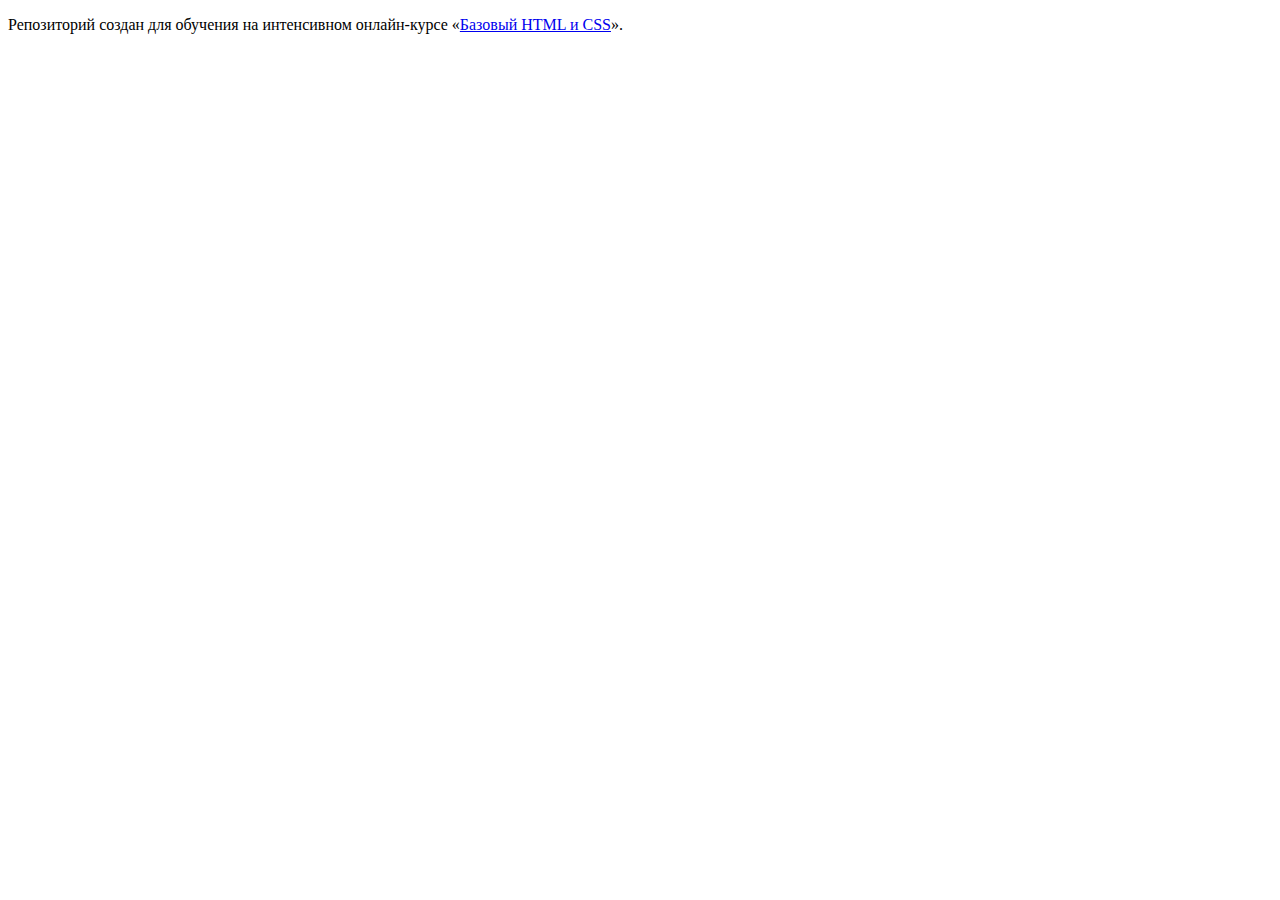
==== index.html @ 37897e28 ":hatching_chick:" ====
<!DOCTYPE html>
<html lang="ru">
  <head>
    <meta charset="utf-8">
    <title>HTML Academy: Барбершоп</title>
  </head>
  <body>

    <p>Репозиторий создан для обучения на интенсивном онлайн‑курсе «<a href="https://htmlacademy.ru/intensive/htmlcss">Базовый HTML и CSS</a>».</p>

  </body>
</html>
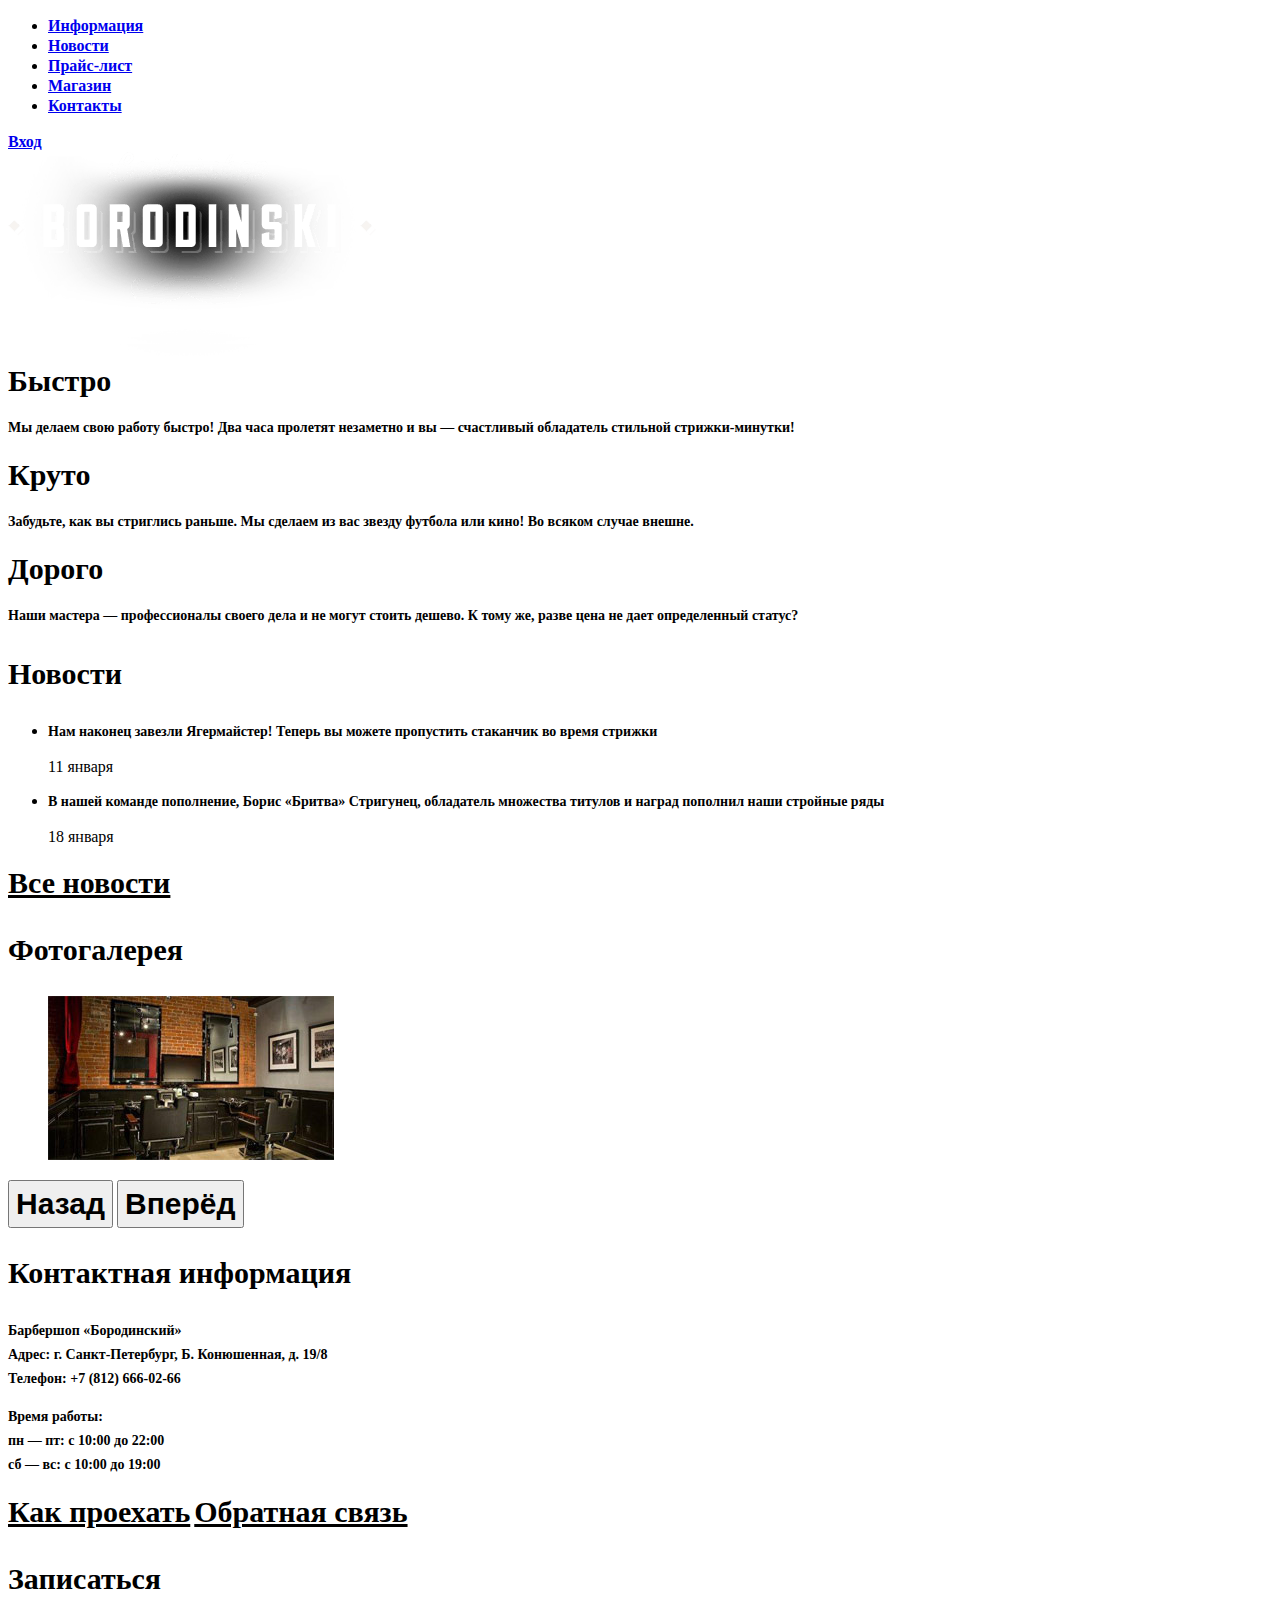
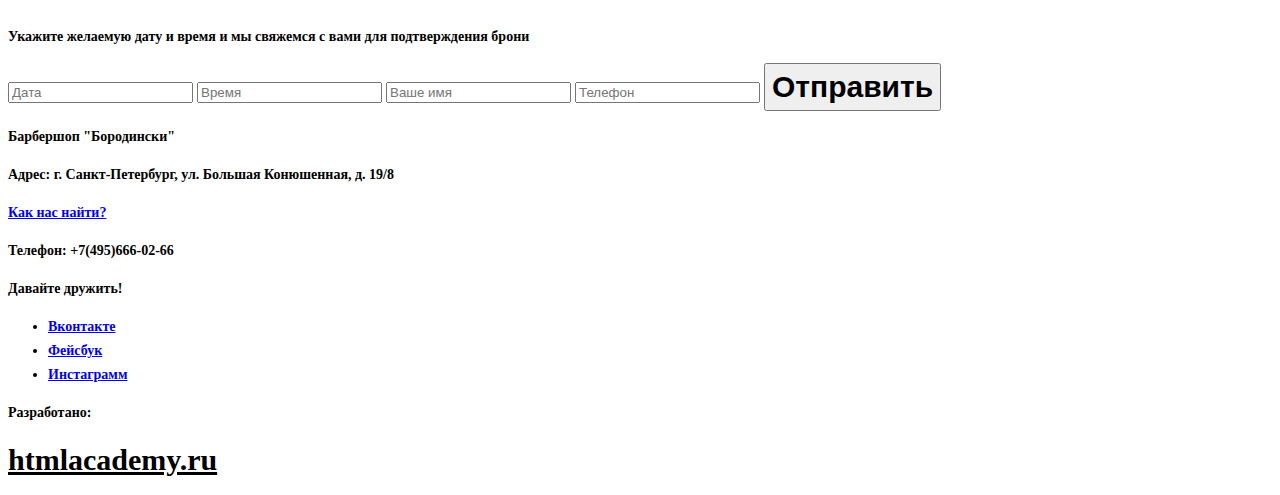
==== commit e7c0bb4e: "Верстка index.html" ====
--- a/index.html
+++ b/index.html
@@ -2,11 +2,129 @@
 <html lang="ru">
   <head>
     <meta charset="utf-8">
-    <title>HTML Academy: Барбершоп</title>
+    <title>Барбершоп «Бородинский»</title>
+    <link href="css/style.css" rel="stylesheet">
   </head>
   <body>
 
-    <p>Репозиторий создан для обучения на интенсивном онлайн‑курсе «<a href="https://htmlacademy.ru/intensive/htmlcss">Базовый HTML и CSS</a>».</p>
+    <header class="main-header">
+      <div class="container">
+        <nav class="main-navigation">
+          <ul>
+            <li><a href="#">Информация</a></li>
+            <li><a href="#">Новости</a></li>
+            <li><a href="#">Прайс-лист</a></li>
+            <li><a href="#">Магазин</a></li>
+            <li><a href="#">Контакты</a></li>
+          </ul>
+        </nav>
+        <div class="user-block">
+          <a class="login" href="#">Вход</a>
+        </div>
+      </div>
+    </header>
+
+    <main class="container">
+      <div class="index-logo">
+        <img src="img/index-logo-borodinsky.png" width="368" height="204" alt="Барбершоп «Бородинский»">
+      </div>
+      <section class="features">
+        <div class="features-item">
+          <b class="features-name">Быстро</b>
+          <p>Мы делаем свою работу быстро! Два часа пролетят незаметно и вы — счастливый обладатель стильной стрижки-минутки!</p>
+        </div>
+        <div class="features-item">
+          <b class="features-name">Круто</b>
+          <p>Забудьте, как вы стриглись раньше. Мы сделаем из вас звезду футбола или кино! Во всяком случае внешне.</p>
+        </div>
+        <div class="features-item">
+          <b class="features-name">Дорого</b>
+          <p>Наши мастера — профессионалы своего дела и не могут стоить дешево. К тому же, разве цена не дает определенный статус?</p>
+        </div>
+      </section>
+      <div class="index-content">
+        <div class="index-content-left">
+          <h2 class="index-content-title">Новости</h2>
+          <ul class="news-preview">
+            <li>
+              <p>Нам наконец завезли Ягермайстер! Теперь вы можете пропустить стаканчик во время стрижки</p>
+              <time datetime="2016-01-11">11 января</time>
+            </li>
+            <li>
+              <p>В нашей команде пополнение, Борис «Бритва» Стригунец, обладатель множества титулов и наград пополнил наши стройные ряды</p>
+              <time datetime="2016-01-18">18 января</time>
+            </li>
+          </ul>
+          <a class="btn" href="#">Все новости</a>
+        </div>
+        <div class="index-content-right">
+          <h2 class="index-content-title">Фотогалерея</h2>
+          <div class="gallery">
+            <figure class="gallery-content">
+              <img src="img/index-gallery-saloon.jpg" width="286" height="164" alt="">
+            </figure>
+            <button class="btn gallery-prev" type="button">Назад</button>
+            <button class="btn gallery-next" type="button">Вперёд</button>
+          </div>
+        </div>
+      </div>
+      <div class="index-content">
+        <div class="index-content-left">
+          <h2 class="index-content-title">Контактная информация</h2>
+          <p>
+            Барбершоп «Бородинский»<br>
+            Адрес: г. Санкт-Петербург, Б. Конюшенная, д. 19/8<br>
+            Телефон: +7 (812) 666-02-66
+          </p>
+          <p>
+            Время работы:<br>
+            пн — пт: с 10:00 до 22:00<br>
+            сб — вс: с 10:00 до 19:00
+          </p>
+          <a class="btn" href="#">Как проехать</a>
+          <a class="btn" href="#">Обратная связь</a>
+        </div>
+        <div class="index-content-right">
+          <h2 class="index-content-title">Записаться</h2>
+          <p>Укажите желаемую дату и время и мы свяжемся с вами для подтверждения брони</p>
+          <form class="appointment-form" action="https://echo.htmlacademy.ru" method="post">
+            <input type="text" name="date" value="" placeholder="Дата">
+            <input type="text" name="time" value="" placeholder="Время">
+            <input type="text" name="name" value="" placeholder="Ваше имя">
+            <input type="tel" name="phone" value="" placeholder="Телефон">
+            <button class="btn" type="submit">Отправить</button>
+          </form>
+        </div>
+      </div>
+    </main>
+
+    <footer class="main-footer">
+
+      <div class="container">
+
+        <section class="footer-contact">
+          <p>Барбершоп "Бородински"</p>
+          <p>Адрес: г. Санкт-Петербург, ул. Большая Конюшенная, д. 19/8</p>
+          <a href="#">Как нас найти?</a>
+          <p>Телефон: +7(495)666-02-66</p>
+        </section>
+
+        <section class="footer-social">
+          <p>Давайте дружить!</p>
+          <ul>
+            <li><a class="scl-btn scl-btn-vk" href="#">Вконтакте</a></li>
+            <li><a class="scl-btn scl-btn-fb" href="#">Фейсбук</a></li>
+            <li><a class="scl-btn scl-btn-inst" href="#">Инстаграмм</a></li>
+          </ul>
+        </section>
+
+        <section class="footer-copyright">
+          <p>Разработано:</p>
+          <p><a class="btn" href="#">htmlacademy.ru</a><p>
+        </section>
+
+      </div>
+    </footer>
 
   </body>
 </html>
--- a/css/style.css
+++ b/css/style.css
@@ -0,0 +1,28 @@
+body{
+  font-style: "PT Sans Narrow";
+
+}
+
+header{
+  font-size: 16px;
+  line-height: 20px;
+  color: #000000;
+  font-weight: bold;
+}
+
+b,
+h2,
+.btn{
+  font-size: 30px;
+  line-height: 42px;
+  color: #000000;
+  font-weight: bold;
+}
+
+p,
+footer{
+  font-size: 14px;
+  line-height: 24px;
+  color: #000000;
+  font-weight: bold;
+}
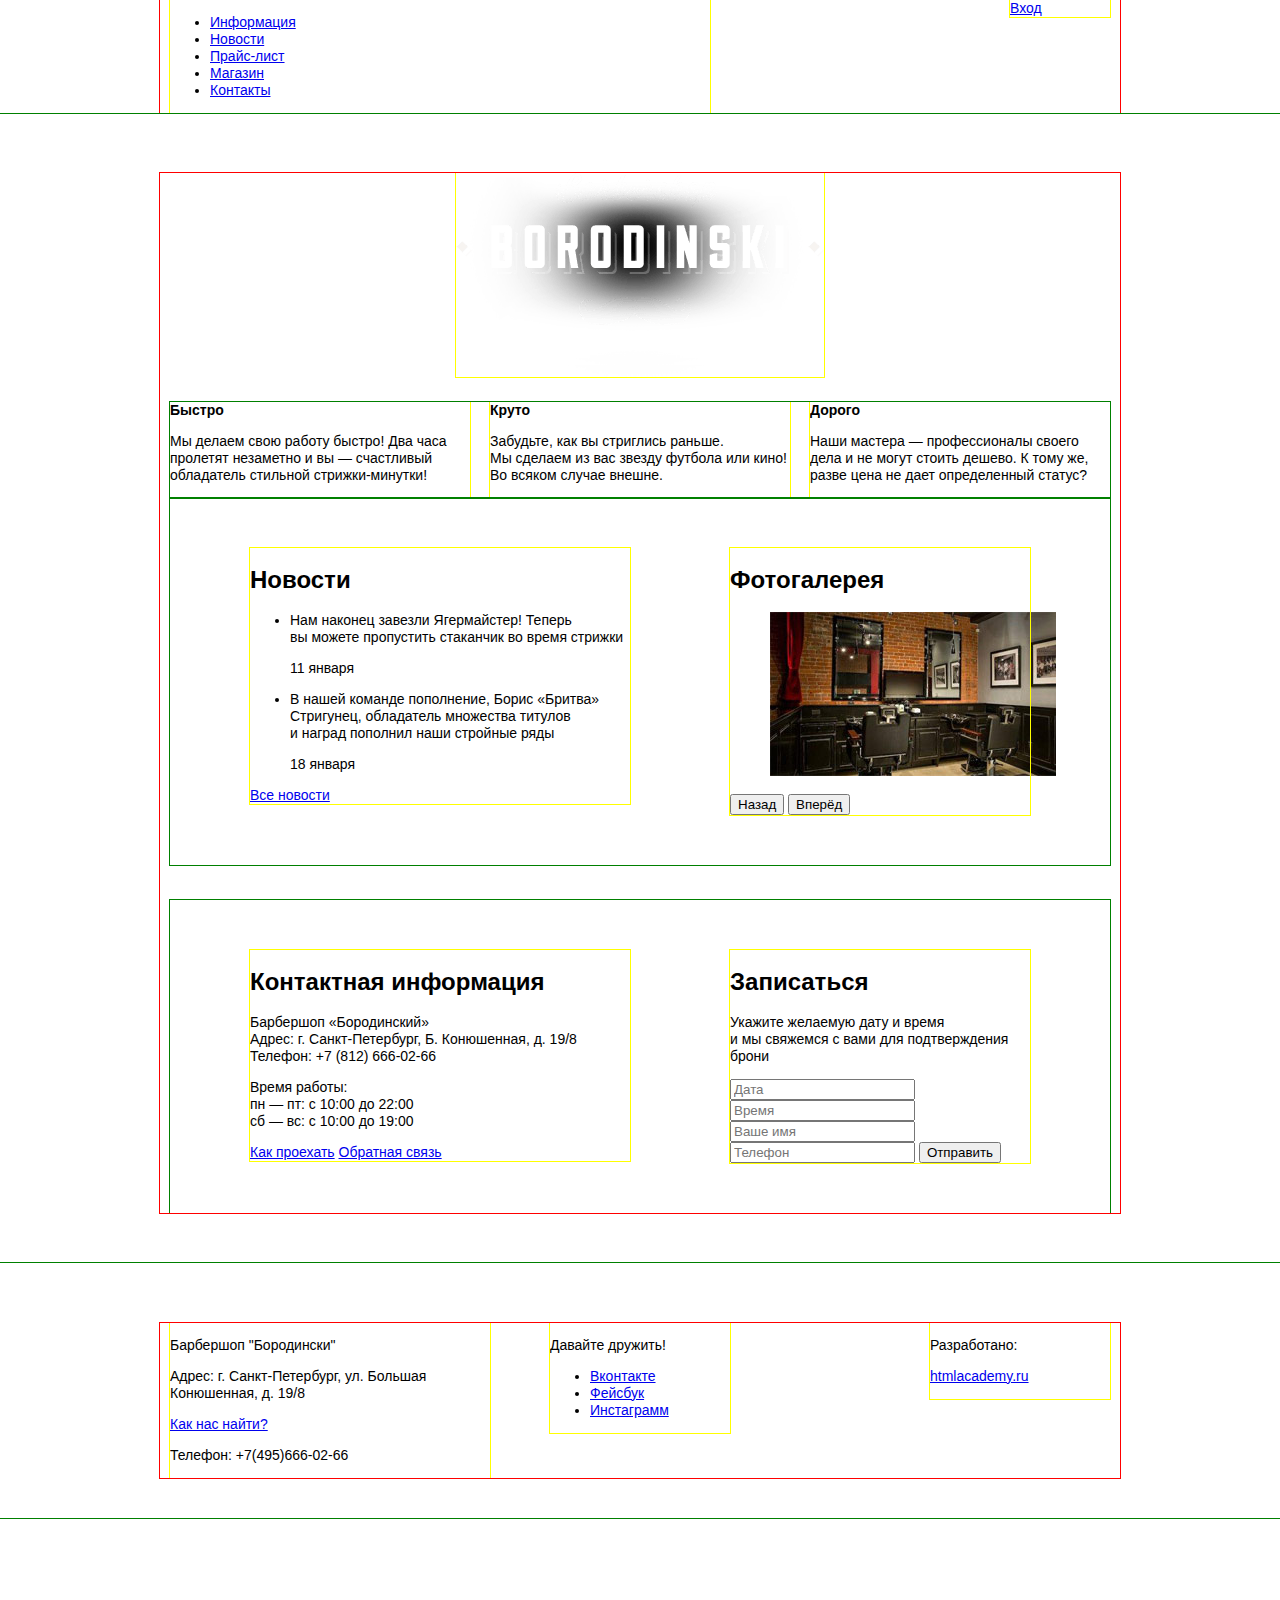
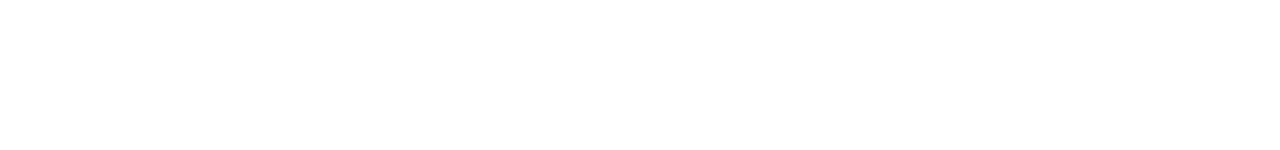
==== commit 9eebed4a: "Первый вариант сетки" ====
--- a/index.html
+++ b/index.html
@@ -8,7 +8,7 @@
   <body>
 
     <header class="main-header">
-      <div class="container">
+      <div class="container clearfix">
         <nav class="main-navigation">
           <ul>
             <li><a href="#">Информация</a></li>
@@ -28,7 +28,7 @@
       <div class="index-logo">
         <img src="img/index-logo-borodinsky.png" width="368" height="204" alt="Барбершоп «Бородинский»">
       </div>
-      <section class="features">
+      <section class="features clearfix">
         <div class="features-item">
           <b class="features-name">Быстро</b>
           <p>Мы делаем свою работу быстро! Два часа пролетят незаметно и вы — счастливый обладатель стильной стрижки-минутки!</p>
@@ -42,7 +42,8 @@
           <p>Наши мастера — профессионалы своего дела и не могут стоить дешево. К тому же, разве цена не дает определенный статус?</p>
         </div>
       </section>
-      <div class="index-content">
+
+      <div class="index-content clearfix">
         <div class="index-content-left">
           <h2 class="index-content-title">Новости</h2>
           <ul class="news-preview">
@@ -68,7 +69,7 @@
           </div>
         </div>
       </div>
-      <div class="index-content">
+      <div class="index-content clearfix">
         <div class="index-content-left">
           <h2 class="index-content-title">Контактная информация</h2>
           <p>
@@ -100,9 +101,9 @@
 
     <footer class="main-footer">
 
-      <div class="container">
+      <div class="container clearfix">
 
-        <section class="footer-contact">
+        <section class="footer-contacts">
           <p>Барбершоп "Бородински"</p>
           <p>Адрес: г. Санкт-Петербург, ул. Большая Конюшенная, д. 19/8</p>
           <a href="#">Как нас найти?</a>
--- a/css/style.css
+++ b/css/style.css
@@ -1,28 +1,176 @@
 body{
-  font-style: "PT Sans Narrow";
-
+  min-width: 1122px;
+  min-height: 1750px;
+  margin: 0px;
+  padding: 0px;
+}
+/* Стилизация №2 текстовые стили*/
+body{
+  font-family: "PT Sans Narrow", "Arial", sans-serif;
+  font-size: 14px;
+  line-height: 17px;
+  font-weight: normal;
+}
+h1{
+  font-size: 30px;
+  line-height: 30px;
+  font-weight: bold;
+}
+h2{
+  font-size: 24px;
+  line-height: 24px;
 }
 
-header{
-  font-size: 16px;
-  line-height: 20px;
-  color: #000000;
-  font-weight: bold;
+.container{
+  width: 940px;
+  margin: 0 auto;
+  padding:0 10px;
+  outline: red solid 1px;
 }
 
-b,
-h2,
-.btn{
-  font-size: 30px;
-  line-height: 42px;
-  color: #000000;
-  font-weight: bold;
+.clearfix::after {
+  content: "";
+  display: table;
+  clear:both;
 }
 
-p,
-footer{
+/*Разметка сетки хедера*/
+.main-header{
+  margin-bottom: 60px;
+  outline: green solid 1px;
+}
+.header-logo{
+  float:left;
+  width:140;
+  margin-right: 20px;
+  outline: yellow solid 1px;
+}
+.main-navigation{
+  float:left;
+  width: 540px;
+  margin-right: 20px;
+  outline: yellow solid 1px;
+}
+.user-block{
+  float: right;
+  width: 100px;
+  outline: yellow solid 1px;
+}
+/*Конец разметки хедера*/
+/*Разметка основного блока магазина*/
+.breadcrumbs{
+  outline: yellow solid 1px;
+}
+.sidemenu{
+  float: left;
+  width: 220px;
+  margin-right: 10px;
+  outline: yellow solid 1px;
+}
+.items{
+  float:right;
+  width: 700px;
+  margin-left: 10px;
+  outline: yellow solid 1px;
+  font-size: 0px;
+}
+.item{
+  display:inline-block;
+  width:190px;
+  padding: 15px;
+  margin-right: 20px;
+  margin-bottom: 15px;
+  vertical-align: top;
+  outline: green solid 1px;
   font-size: 14px;
-  line-height: 24px;
-  color: #000000;
-  font-weight: bold;
 }
+.item:nth-child(3n){
+  margin-right: 0px;
+}
+.page-selector{
+  float:right;
+  width: 700px;
+  outline: yellow solid 1px;
+}
+/*Конец разметки основного блока магазина*/
+/*Разметка футера*/
+.main-footer{
+    margin-top: 50px;
+    padding-top: 60px;
+    padding-bottom: 40px;
+    outline: green solid 1px;
+}
+.footer-contacts{
+  float:left;
+  width: 320px;
+  margin-right: 60px;
+  outline:yellow solid 1px;
+}
+.footer-social{
+  float:left;
+  width: 180px;
+  outline: yellow solid 1px;
+}
+.footer-copyright{
+  float:right;
+  width: 180px;
+  outline: yellow solid 1px;
+}
+/*Конец разметки футера*/
+/*Разметка содержимого главной страницы из презентации*/
+.index-logo{
+  height: 204px;
+  width: 368px;
+  margin-right: auto;
+  margin-left: auto;
+  margin-bottom: 25px;
+  outline:yellow solid 1px;
+}
+.features{
+  outline:green solid 1px;
+}
+.features-item{
+  float: left;
+  width: 300px;
+  margin-right: 20px;
+  outline:yellow solid 1px;
+}
+.features-item:last-child {
+  margin-right: 0;
+}
+.index-content{
+  padding: 50px 80px;
+  margin-bottom: 35px;
+  outline:green solid 1px;
+}
+.index-content-left{
+  float:left;
+  width: 380px;
+  outline:yellow solid 1px;
+}
+.index-content-right{
+  float: right;
+  width: 300px;
+  outline:yellow solid 1px;
+}
+/*Конец разметки содержимого главной страницы*/
+/*Разметка сетки страницы товара*/
+.item-gallery{
+  float: left;
+  width: 460px;
+  margin-right: 20px;
+  outline:yellow solid 1px;
+}
+.item-photos{
+  outline:green solid 1px;
+}
+.item-photos img{
+  width:140px;
+  margin-right: 10px;
+}
+.item-info{
+  float:right;
+  width: 390px;
+  outline:yellow solid 1px;
+}
+/*Конец разметки сетки страницы товара*/
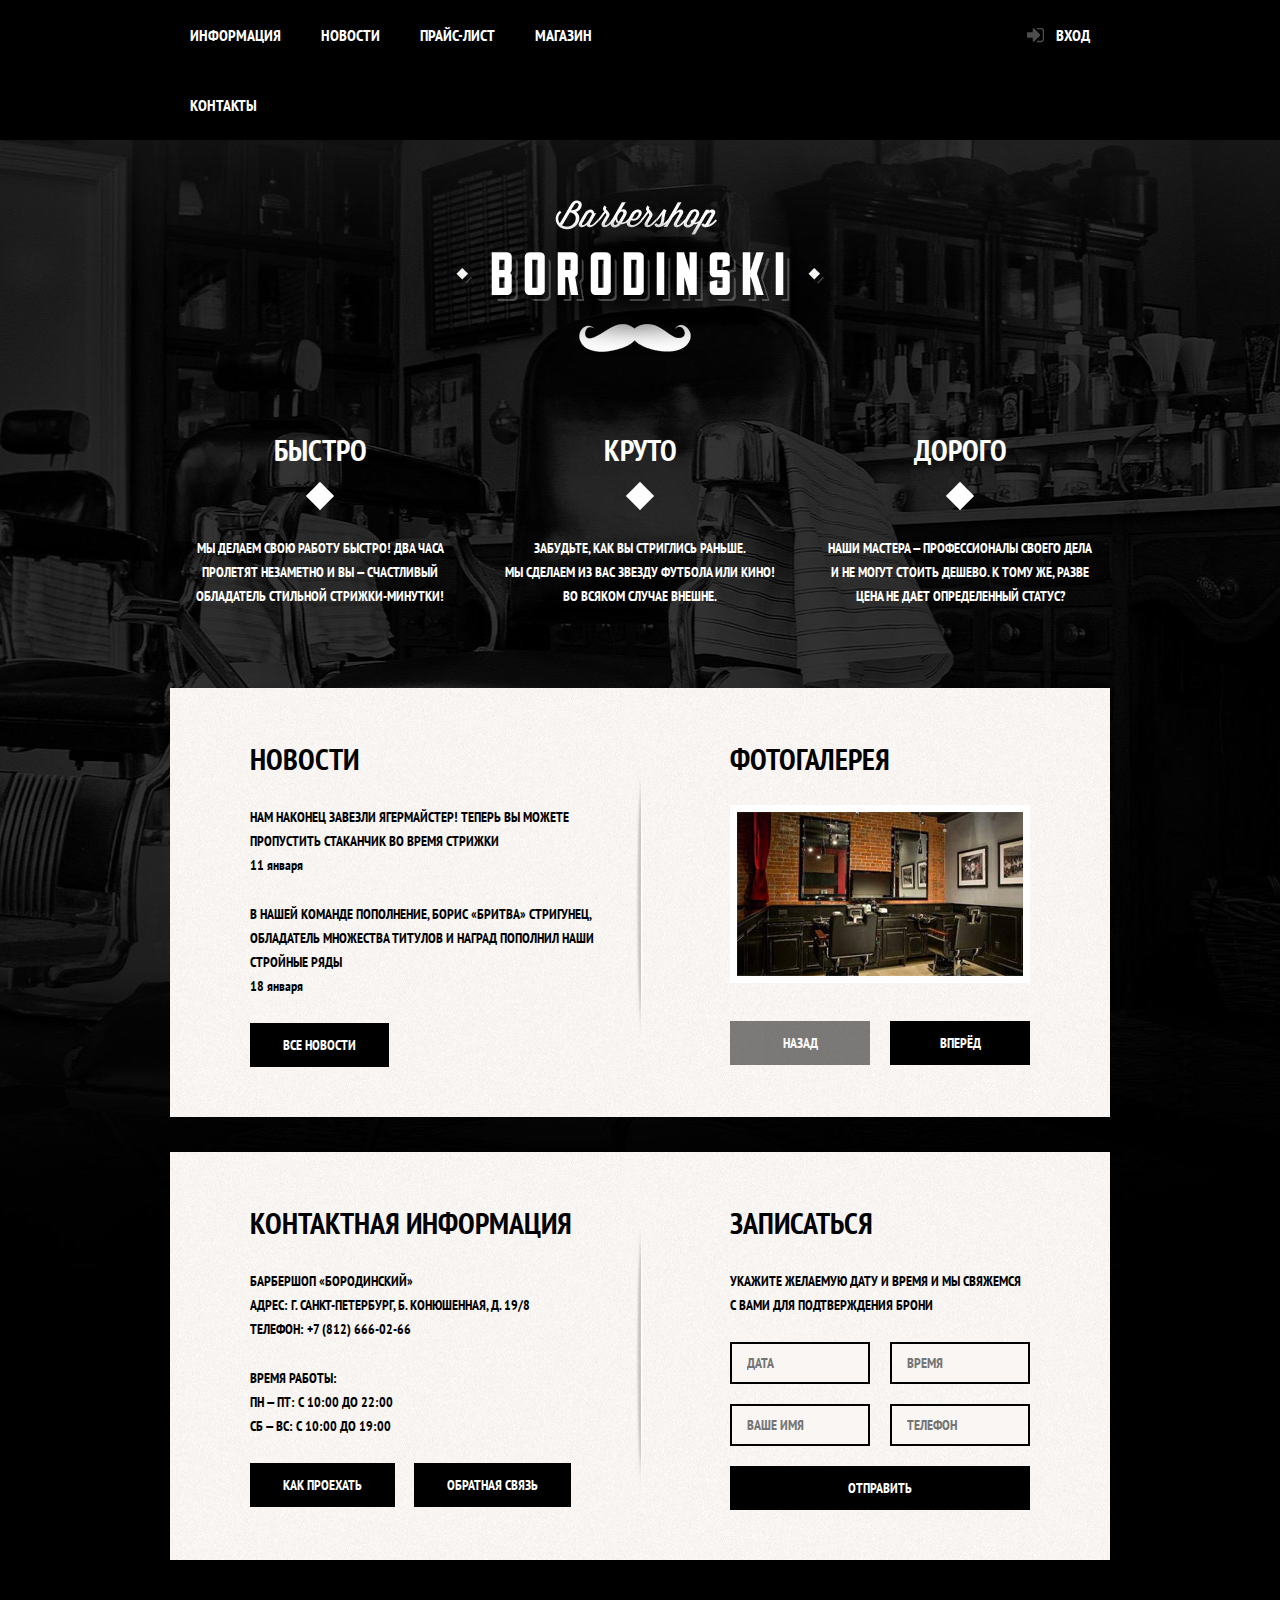
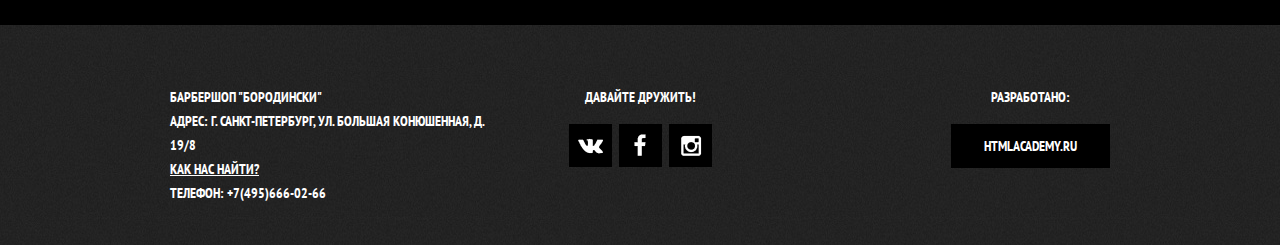
==== commit b5c07393: "Задание Декоративные элементы «Барбершопа»" ====
--- a/index.html
+++ b/index.html
@@ -3,9 +3,12 @@
   <head>
     <meta charset="utf-8">
     <title>Барбершоп «Бородинский»</title>
-    <link href="css/style.css" rel="stylesheet">
+    <link rel="stylesheet" href="https://fonts.googleapis.com/css?family=PT+Sans+Narrow:400,700&amp;subset=latin,cyrillic">
+    <link rel="stylesheet" href="css/normalize.css">
+    <link rel="stylesheet" href="css/style.css">
   </head>
-  <body>
+  
+  <body class="index-body">
 
     <header class="main-header">
       <div class="container clearfix">
@@ -62,9 +65,9 @@
           <h2 class="index-content-title">Фотогалерея</h2>
           <div class="gallery">
             <figure class="gallery-content">
-              <img src="img/index-gallery-saloon.jpg" width="286" height="164" alt="">
+              <img src="img/index-gallery-saloon.jpg" width="286" height="164" alt="Внутри барбершопа">
             </figure>
-            <button class="btn gallery-prev" type="button">Назад</button>
+            <button class="btn disabled gallery-prev" type="button">Назад</button>
             <button class="btn gallery-next" type="button">Вперёд</button>
           </div>
         </div>
@@ -100,23 +103,18 @@
     </main>
 
     <footer class="main-footer">
-
       <div class="container clearfix">
-
         <section class="footer-contacts">
-          <p>Барбершоп "Бородински"</p>
-          <p>Адрес: г. Санкт-Петербург, ул. Большая Конюшенная, д. 19/8</p>
-          <a href="#">Как нас найти?</a>
-          <p>Телефон: +7(495)666-02-66</p>
+          Барбершоп "Бородински"<br>
+          Адрес: г. Санкт-Петербург, ул. Большая Конюшенная, д. 19/8<br>
+          <a href="#">Как нас найти?</a><br>
+          Телефон: +7(495)666-02-66
         </section>
-
         <section class="footer-social">
           <p>Давайте дружить!</p>
-          <ul>
-            <li><a class="scl-btn scl-btn-vk" href="#">Вконтакте</a></li>
-            <li><a class="scl-btn scl-btn-fb" href="#">Фейсбук</a></li>
-            <li><a class="scl-btn scl-btn-inst" href="#">Инстаграмм</a></li>
-          </ul>
+            <a class="social-btn social-btn-vk" href="#">Вконтакте</a>
+            <a class="social-btn social-btn-fb" href="#">Фейсбук</a>
+            <a class="social-btn social-btn-inst" href="#">Инстаграмм</a>
         </section>
 
         <section class="footer-copyright">
--- a/css/style.css
+++ b/css/style.css
@@ -1,176 +1,600 @@
 body{
-  min-width: 1122px;
-  min-height: 1750px;
-  margin: 0px;
-  padding: 0px;
-}
-/* Стилизация №2 текстовые стили*/
-body{
+  min-width: 960px;
+
+  font-weight: 700;
+  font-size: 14px;
+  line-height: 24px;
   font-family: "PT Sans Narrow", "Arial", sans-serif;
-  font-size: 14px;
-  line-height: 17px;
-  font-weight: normal;
-}
-h1{
-  font-size: 30px;
-  line-height: 30px;
-  font-weight: bold;
-}
-h2{
-  font-size: 24px;
-  line-height: 24px;
-}
-
+  color: #ffffff;
+  text-transform: uppercase;
+}
+.index-body{
+    background: #000000 url("../img/main-background.jpg") no-repeat center top;
+}
+.catalog-body,
+.catalog-item-body{
+  color: #000000;
+  background: #f8f5f2 url("../img/index-pattern-white.jpg");
+}
+.clearfix::after {
+  content: "";
+  display: table;
+  clear:both;
+}
 .container{
   width: 940px;
   margin: 0 auto;
   padding:0 10px;
-  outline: red solid 1px;
-}
-
-.clearfix::after {
-  content: "";
-  display: table;
-  clear:both;
 }
 
 /*Разметка сетки хедера*/
 .main-header{
   margin-bottom: 60px;
-  outline: green solid 1px;
+
+  color: #ffffff;
+
+  background-color: #000000;
+}
+.main-navigation{
+  float:left;
+  width: 544px;
+}
+.main-navigation ul{
+  margin: 0;
+  padding: 0;
+
+  list-style: none;
+  font-size: 0;
+}
+.main-navigation li{
+  display: inline-block;
+
+  font-size: 16px;
+  line-height: 20px;
+  vertical-align: top;
+}
+.main-navigation a{
+  display:block;
+  padding: 25px 20px;
+
+  color: #ffffff;
+  text-decoration: none;
+}
+.main-navigation a:hover{
+  background: #242424;
+}
+.user-block{
+  float: right;
+  max-width: 140px;
+}
+.login{
+  position: relative;
+
+  display: inline-block;
+  padding: 25px 20px;
+  padding-left: 50px;
+
+  font-size: 16px;
+  line-height: 20px;
+  vertical-align: top;
+  color: #ffffff;
+  text-decoration: none;
+}
+.login:hover{
+  background-color: #242424;
+}
+.login::before{
+  content: "";
+  position: absolute;
+  top: 28px;
+  left: 20px;
+
+  width: 18px;
+  height: 18px;
+
+  background: transparent url("../img/sprite.png") no-repeat;
+  background-position: -1px -15px;
+  opacity: 0.3;
+}
+.login:hover::before{
+  opacity: 1;
 }
 .header-logo{
   float:left;
-  width:140;
+  width:150px;
+  height: 70px;
+
+  vertical-align: top;
+
+  background: #000000 url("../img/header-logo.png") no-repeat center;
+}
+/*Конец разметки хедера*/
+/*Разметка содержимого главной страницы из презентации*/
+.index-logo{
+  width: 368px;
+  height: 204px;
+  margin: 0 auto;
+  margin-bottom: 25px;
+}
+.index-logo img{
+  width: 368px;
+  height: 204px;
+}
+.features{
+  margin-bottom: 80px;
+}
+.features-item{
+  float: left;
+  width: 300px;
   margin-right: 20px;
-  outline: yellow solid 1px;
-}
-.main-navigation{
+
+  text-align: center;
+}
+.features-item:last-child {
+  margin-right: 0;
+}
+.features-name{
+  position: relative;
+
+  display: block;
+  margin-bottom: 30px;
+  padding-bottom: 35px;
+
+  font-size: 30px;
+  line-height: 42px;
+}
+.features-item p{
+  margin: 10px;
+  margin-bottom: 0;
+}
+.features-name::after{
+  content: "";
+  position:absolute;
+  bottom: 0;
+  left: 50%;
+
+  display: block;
+  width: 20px;
+  height: 20px;
+  margin-left: -10px;
+
+  background-color: #ffffff;
+  transform: rotate(45deg);
+}
+.index-content{
+  margin-bottom: 35px;
+  padding: 50px 80px;
+
+  color: #000000;
+
+  background: url("../img/index-content-shadow.png") no-repeat center,
+              #f8f5f2 url("../img/index-pattern-white.jpg");
+}
+.index-content-title{
+  margin: 0;
+  margin-bottom: 25px;
+
+  font-size: 30px;
+  line-height: 42px;
+}
+.index-content p{
+  margin: 0;
+  margin-bottom: 25px;
+}
+.news-preview{
+  margin: 0;
+  padding: 0;
+  padding-right: 35px;
+
+  list-style: none;
+}
+.news-preview li{
+  margin-bottom: 25px;
+}
+.news-preview p{
+  margin-bottom: 0;
+}
+.news-preview time{
+  text-transform: none;
+}
+.btn{
+  display: inline-block;
+  margin-right: 16px;
+  padding: 10px 33px;
+
+  font-weight: 700;
+  font-size: 14px;
+  line-height: 24px;
+  font-family: "PT Sans Narrow", "Arial", sans-serif;
+  vertical-align: top;
+  text-align: center;
+  color: #ffffff;
+  text-transform:uppercase;
+  text-decoration: none;
+
+  background-color: #000000;
+  border: none;
+  cursor: pointer;
+}
+.btn:hover,
+.btn:active{
+  background-color: #663d15;
+}
+.btn.disabled,
+.btn:disabled{
+  cursor: default;
+  opacity: 0.5;
+}
+.btn.disabled:hover,
+.btn:disabled:hover{
+  background-color: #000000;
+}
+.gallery{
+  position: relative;
+
+  height: 260px;
+}
+.gallery-content{
+  height: 164px;
+  margin: 0;
+
+  background-color: #cccccc;
+  border: 7px solid #ffffff;
+}
+.gallery-content img{
+  width: 286px;
+  height: 164px;
+}
+.gallery .btn{
+  position:absolute;
+  bottom: 0;
+
+  width: 140px;
+  margin: 0px;
+}
+.gallery-prev{
+  left: 0;
+}
+.gallery-next{
+  right: 0;
+}
+.appointment-form input{
+  float: left;
+  width: 106px;
+  margin-right: 20px;
+  margin-bottom: 20px;
+  padding: 7px 15px;
+
+  font: inherit;
+  color: inherit;
+  text-transform: inherit;
+
+  background-color: #f9f6f3;
+  border: 2px solid #000000;
+}
+.appointment-form input:nth-child(2n){
+  margin-right: 0;
+}
+.appointment-form .btn{
+  clear:both;
+  width: 100%;
+}
+.appointment-form input:focus{
+  border: 2px solid #663d15;
+}
+.index-content-left{
   float:left;
-  width: 540px;
-  margin-right: 20px;
-  outline: yellow solid 1px;
-}
-.user-block{
+  width: 380px;
+}
+.index-content-right{
   float: right;
-  width: 100px;
-  outline: yellow solid 1px;
-}
-/*Конец разметки хедера*/
-/*Разметка основного блока магазина*/
-.breadcrumbs{
-  outline: yellow solid 1px;
-}
-.sidemenu{
-  float: left;
-  width: 220px;
-  margin-right: 10px;
-  outline: yellow solid 1px;
-}
-.items{
-  float:right;
-  width: 700px;
-  margin-left: 10px;
-  outline: yellow solid 1px;
-  font-size: 0px;
-}
-.item{
-  display:inline-block;
-  width:190px;
-  padding: 15px;
-  margin-right: 20px;
-  margin-bottom: 15px;
-  vertical-align: top;
-  outline: green solid 1px;
-  font-size: 14px;
-}
-.item:nth-child(3n){
-  margin-right: 0px;
-}
-.page-selector{
-  float:right;
-  width: 700px;
-  outline: yellow solid 1px;
-}
-/*Конец разметки основного блока магазина*/
+  width: 300px;
+}
+/*Конец разметки содержимого главной страницы*/
 /*Разметка футера*/
 .main-footer{
-    margin-top: 50px;
+    margin-top: 65px;
     padding-top: 60px;
     padding-bottom: 40px;
-    outline: green solid 1px;
+
+    color: #ffffff;
+    background: #252525 url("../img/footer-pattern-black.jpg");
 }
 .footer-contacts{
   float:left;
   width: 320px;
   margin-right: 60px;
-  outline:yellow solid 1px;
+}
+.footer-contacts a{
+  color: #ffffff;
+}
+.footer-contacts a:hover{
+  text-decoration: none;
 }
 .footer-social{
   float:left;
   width: 180px;
-  outline: yellow solid 1px;
+
+  text-align: center;
 }
 .footer-copyright{
   float:right;
-  width: 180px;
-  outline: yellow solid 1px;
+  max-width: 180px;
+}
+.footer-social p{
+  margin: 0;
+  margin-bottom: 15px;
+}
+.social-btn{
+  display: inline-block;
+  width: 43px;
+  height: 43px;
+  margin: 0 2px;
+
+  font-size: 0;
+  vertical-align: top;
+  text-decoration: none;
+
+  background: #000000 url("../img/sprite.png") no-repeat center;
+
+  transition:
+    background-position 0.5s,
+    background-color 0.5s;
+}
+.social-btn:hover{
+  background-color: #ffffff;
+}
+.social-btn-vk{
+  background-position: 9px -447px;
+}
+.social-btn-fb{
+  background-position: 15px -171px;
+}
+.social-btn-inst{
+  background-position: 12px -313px;
+}
+.social-btn-vk:hover{
+  background-position: 9px -381px;
+}
+.social-btn-fb:hover{
+  background-position: 15px -100px;
+}
+.social-btn-inst:hover{
+  background-position: 12px -242px;
+}
+.footer-copyright p{
+  margin: 0;
+  margin-bottom: 15px;
+
+  text-align: center;
+}
+.footer-copyright .btn{
+  margin-right: 0;
+}
+.footer-copyright .btn:hover{
+  color: #000000;
+
+  background-color: #ffffff;
 }
 /*Конец разметки футера*/
-/*Разметка содержимого главной страницы из презентации*/
-.index-logo{
-  height: 204px;
-  width: 368px;
-  margin-right: auto;
-  margin-left: auto;
-  margin-bottom: 25px;
-  outline:yellow solid 1px;
-}
-.features{
-  outline:green solid 1px;
-}
-.features-item{
+
+
+
+
+
+
+
+
+
+
+
+
+
+
+
+
+
+
+
+
+
+
+
+/*Разметка основного блока магазина*/
+h1{
+  font-size: 32px;
+  line-height: 40px;
+}
+.breadcrumbs{
+  margin: 0;
+  margin-bottom: 60px;
+  padding: 0;
+  list-style: none;
+
+  line-height: 20px;
+}
+.breadcrumbs li{
+  position: relative;
+  display: inline-block;
+
+  margin-right: 40px;
+
+  color: #c1bebc;
+}
+.breadcrumbs li a{
+  color: #000000;
+  text-decoration: none;
+}
+.breadcrumbs a::after{
+  content: "";
+  position: absolute;
+  top: 50%;
+  margin: 0 20px;
+
+  width: 6px;
+  height: 6px;
+  margin-top: -3px;
+
+  background-color: #000000;
+  transform: rotate(45deg);
+}
+h2{
+  margin: 0;
+  padding: 0;
+  margin-bottom: 30px;
+
+  font-size: 24px;
+  line-height: 30px;
+}
+.catalog-sidemenu{
   float: left;
-  width: 300px;
-  margin-right: 20px;
-  outline:yellow solid 1px;
-}
-.features-item:last-child {
-  margin-right: 0;
-}
-.index-content{
-  padding: 50px 80px;
-  margin-bottom: 35px;
-  outline:green solid 1px;
-}
-.index-content-left{
-  float:left;
-  width: 380px;
-  outline:yellow solid 1px;
-}
-.index-content-right{
-  float: right;
-  width: 300px;
-  outline:yellow solid 1px;
-}
-/*Конец разметки содержимого главной страницы*/
+
+  margin: 0;
+  padding: 0;
+
+  width: 220px;
+}
+.items{
+  float:right;
+  width: 700px;
+  font-size: 0px;
+}
+.item{
+  display:inline-block;
+  margin: 0 20px 20px 0;
+
+  width:220px;
+
+  vertical-align: top;
+  font-size: 14px;
+
+  background-color: white;
+  box-shadow: 0 0 15px 0 rgba(0, 0, 0, 0.2);
+}
+.item:hover{
+  box-shadow: 5 5 25px 0 rgba(0, 0, 0, 0.3);
+}
+.item:nth-child(3n){
+  margin-right: 0px;
+}
+.item img{
+  display: block;
+  width: 220px;
+  height: 165px;
+}
+.item .item-name{
+  display: block;
+  padding: 17px;
+
+  color: #000000;
+  text-decoration: none;
+}
+.purchase{
+  position: relative;
+
+  margin: 0 17px;
+  margin-bottom: 16px;
+
+  background: #e4e4e4;
+}
+.purchase .price{
+  display: inline-block;
+  padding: 15px 25px;
+}
+.purchase button{
+  position: absolute;
+  top: 0;
+  right: 0;
+
+  display: inline-block;
+  margin: 0;
+  padding: 15px 20px;
+}
+.page-selector .btn{
+  margin-right: 10px;
+  padding: 10px 20px;
+}
+.page-selector span{
+  color: #000000;
+  background-color: #ffffff;
+}
+.page-selector span:hover{
+  background-color: #ffffff;
+}
+/*Конец разметки основного блока магазина*/
+
+
 /*Разметка сетки страницы товара*/
 .item-gallery{
   float: left;
   width: 460px;
+}
+.item-gallery .item-picture-big{
+  margin-bottom: 20px;
+
+  display: block;
+  width: 460px;
+  height: 500px;
+
+  background: #ffffff;
+  box-shadow: 0 0 15px 0 rgba(0, 0, 0, 0.2);
+}
+.item-photos{
+  font-size: 0px;
+}
+.item-photos img{
   margin-right: 20px;
-  outline:yellow solid 1px;
-}
-.item-photos{
-  outline:green solid 1px;
-}
-.item-photos img{
   width:140px;
-  margin-right: 10px;
+
+  background: #ffffff;
+  box-shadow: 0 0 15px 0 rgba(0, 0, 0, 0.2);
+}
+.item-photos img:last-child{
+  margin-right: 0px;
+
 }
 .item-info{
   float:right;
-  width: 390px;
-  outline:yellow solid 1px;
+  margin-top: 25px;
+  width: 380px;
+}
+.catalog-lot{
+  float: right;
+  color: #aeaeae;
+}
+.catalog-description{
+  margin-top: 40px;
+}
+.catalog-button{
+  margin-left: 0;
+  margin-top: 40px;
+  margin-bottom: 70px;
+  width: 190px;
+}
+.catalog-list{
+  margin:0;
+  padding: 0;
+
+  font-size: 14px;
+  line-height: 24px;
+  list-style: none;
+}
+.catalog-list li{
+  position: relative;
+  margin-left: 20px
+}
+
+.catalog-list li::before{
+  content: "";
+  position: absolute;
+  top: 50%;
+  left: -20px;
+
+  width: 6px;
+  height: 6px;
+  margin-top: -3px;
+
+  background-color: #000000;
+  transform: rotate(45deg);
 }
 /*Конец разметки сетки страницы товара*/
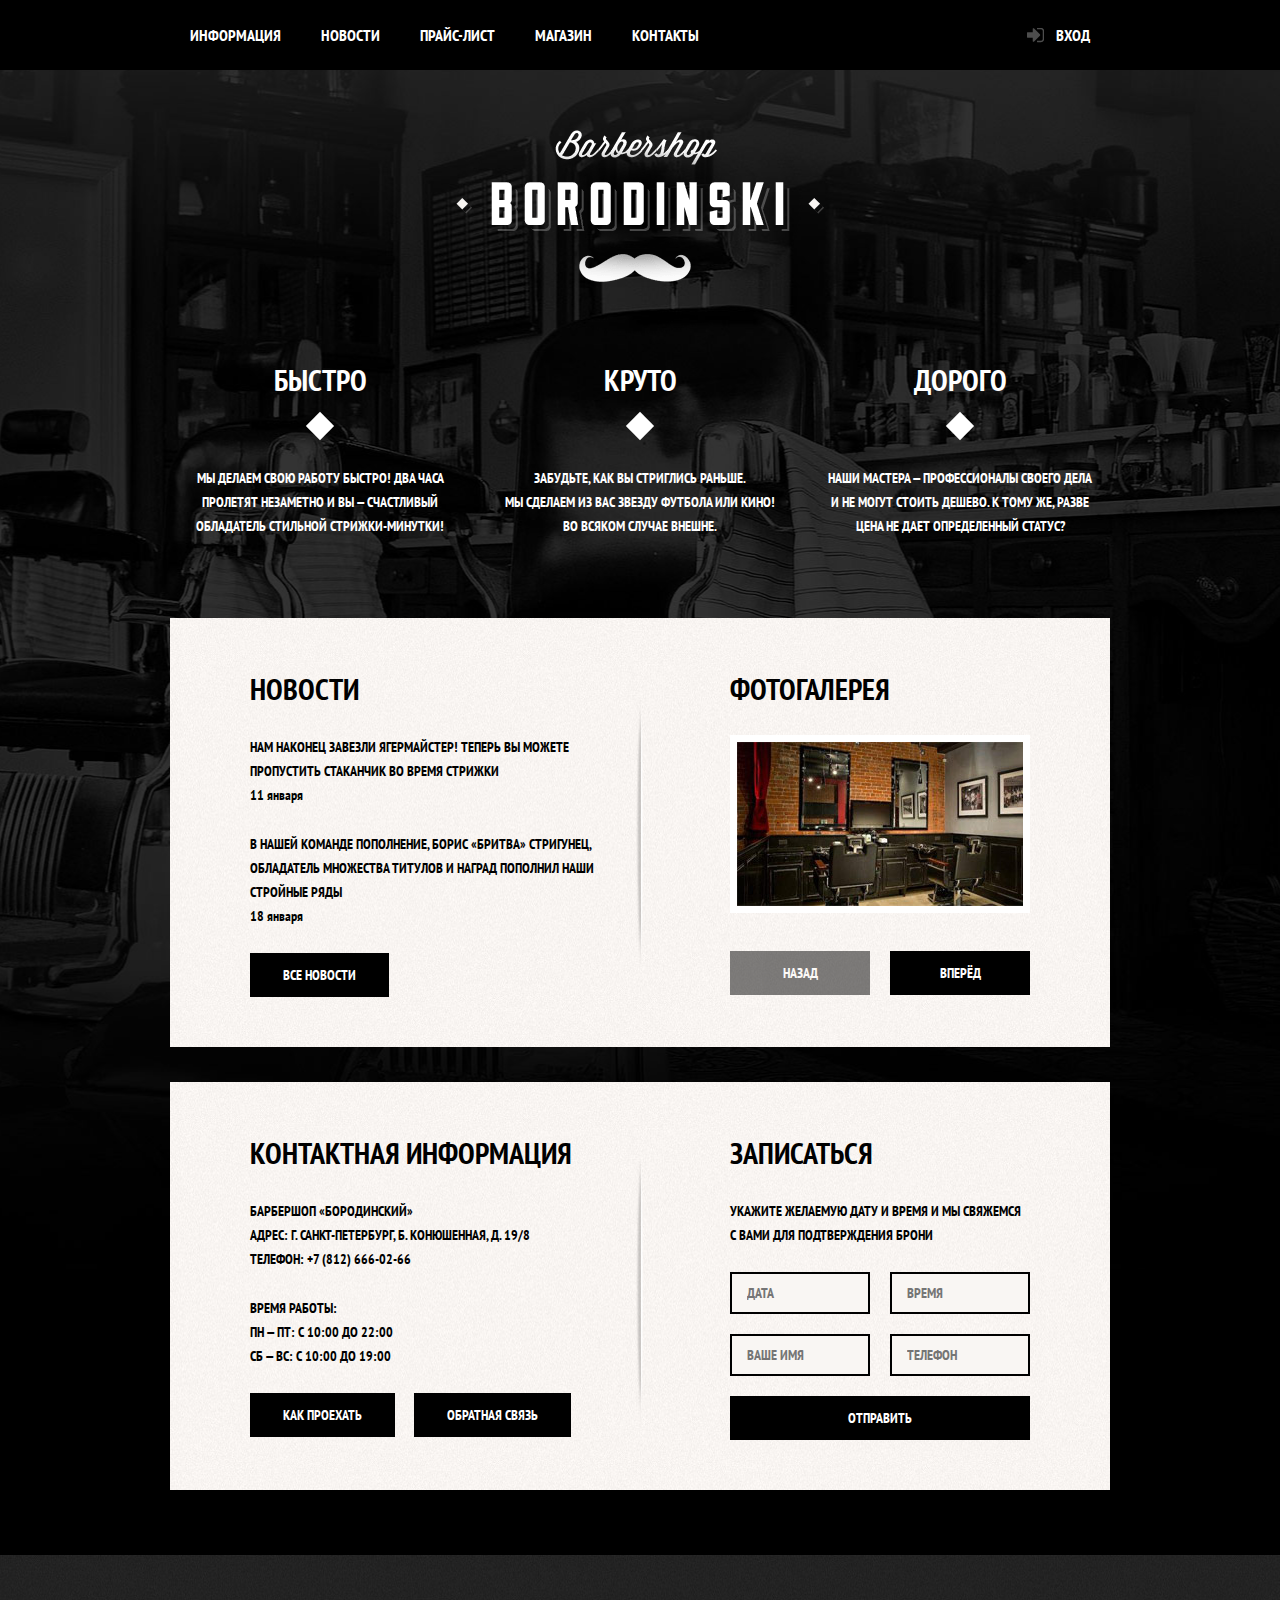
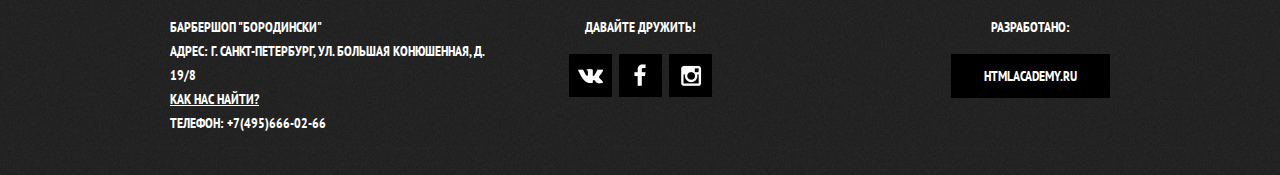
==== commit ea1874a2: "После интенсива" ====
--- a/index.html
+++ b/index.html
@@ -7,7 +7,7 @@
     <link rel="stylesheet" href="css/normalize.css">
     <link rel="stylesheet" href="css/style.css">
   </head>
-  
+
   <body class="index-body">
 
     <header class="main-header">
@@ -125,5 +125,25 @@
       </div>
     </footer>
 
+    <div class="modal-content">
+      <button class="modal-content-close" type="button" title="Закрыть"> Закрыть</button>
+      <h2 class="modal-content-title">Личный кабинет</h2>
+      <p>Введите свой логин и пароль.</p>
+      <form class="login-form" action="https://echo.htmlacademy.ru" method="post">
+        <input class="icon-user" type="text" name="login" placeholder="Логин">
+        <input class="icon-password" type="password" name="password" placeholder="Пароль">
+        <label class="login-checkbox">
+          <input type="checkbox" name="remember">
+          <span class="checkbox-indicator"></span>
+          Запомните меня
+        </label>
+        <a class="restore" href="#">Я зыбыл пароль!</a>
+        <button class="btn" type="submit">Войти</button>
+      </form>
+    </div>
+
+    <div class="modal-content-map">
+      <button class="modal-content-close" type="button" title="Закрыть">Закрыть</button>
+      <div id="yandex-map"></div>
   </body>
 </html>
--- a/css/style.css
+++ b/css/style.css
@@ -37,7 +37,7 @@
 }
 .main-navigation{
   float:left;
-  width: 544px;
+  width: 780px;
 }
 .main-navigation ul{
   margin: 0;
@@ -54,7 +54,7 @@
   vertical-align: top;
 }
 .main-navigation a{
-  display:block;
+  display: block;
   padding: 25px 20px;
 
   color: #ffffff;
@@ -62,6 +62,42 @@
 }
 .main-navigation a:hover{
   background: #242424;
+}
+.main-navigation .active{
+  position: relative;
+
+  background-color: none;
+}
+.main-navigation .active::after {
+  content: "";
+  position: absolute;
+  right: 20px;
+  bottom: 0;
+  left: 20px;
+
+  height: 5px;
+
+  background-color: #ffffff;
+}
+.main-navigation .active span {
+  display: block;
+  padding: 25px 20px;
+}
+.main-navigation .active a:hover {
+  background: none;
+}
+.main-navigation .logo-inner{
+  float: left;
+  width: 111px;
+  height: 20px;
+  padding-top: 22px;
+}
+.main-navigation .logo-inner img{
+  width: 111px;
+  height: 24px;
+}
+.main-navigation .logo-inner:hover{
+  background: none;
 }
 .user-block{
   float: right;
@@ -98,15 +134,6 @@
 }
 .login:hover::before{
   opacity: 1;
-}
-.header-logo{
-  float:left;
-  width:150px;
-  height: 70px;
-
-  vertical-align: top;
-
-  background: #000000 url("../img/header-logo.png") no-repeat center;
 }
 /*Конец разметки хедера*/
 /*Разметка содержимого главной страницы из презентации*/
@@ -279,8 +306,10 @@
   clear:both;
   width: 100%;
 }
-.appointment-form input:focus{
+.appointment-form input:focus,
+.appointment-form input:hover{
   border: 2px solid #663d15;
+  outline: none;
 }
 .index-content-left{
   float:left;
@@ -300,6 +329,9 @@
     color: #ffffff;
     background: #252525 url("../img/footer-pattern-black.jpg");
 }
+.inner-page-footer {
+    box-shadow: inset 0px 30px 40px -15px #000;
+}
 .footer-contacts{
   float:left;
   width: 320px;
@@ -380,26 +412,6 @@
 
 
 
-
-
-
-
-
-
-
-
-
-
-
-
-
-
-
-
-
-
-
-
 /*Разметка основного блока магазина*/
 h1{
   font-size: 32px;
@@ -425,19 +437,25 @@
   color: #000000;
   text-decoration: none;
 }
+.breadcrumbs a:hover {
+  text-decoration: underline;
+}
 .breadcrumbs a::after{
   content: "";
   position: absolute;
   top: 50%;
   margin: 0 20px;
 
-  width: 6px;
-  height: 6px;
+  width: 8px;
+  height: 8px;
   margin-top: -3px;
 
   background-color: #000000;
   transform: rotate(45deg);
 }
+.breadcrumbs .current {
+  color: #aba9a7;
+}
 h2{
   margin: 0;
   padding: 0;
@@ -453,6 +471,13 @@
   padding: 0;
 
   width: 220px;
+}
+.catalog-sidemenu label{
+  display: block;
+  padding-bottom: 14px;
+}
+.catalog-sidemenu label:hover{
+  color: #663d15;
 }
 .items{
   float:right;
@@ -515,8 +540,10 @@
   padding: 10px 20px;
 }
 .page-selector span{
+
   color: #000000;
   background-color: #ffffff;
+  cursor: default;
 }
 .page-selector span:hover{
   background-color: #ffffff;
@@ -583,7 +610,6 @@
   position: relative;
   margin-left: 20px
 }
-
 .catalog-list li::before{
   content: "";
   position: absolute;
@@ -598,3 +624,305 @@
   transform: rotate(45deg);
 }
 /*Конец разметки сетки страницы товара*/
+
+/*Разметка внутренней страницы*/
+.inner-page {
+  color:#000000;
+
+  background: #f8f3f0 url("img/pattern-white.jpg ") repeat;
+}
+.inner-page .main-header{
+  margin-bottom: 55px;
+}
+.inner-page-title {
+  margin-bottom: 55px;
+}
+.inner-page-title h1 {
+  margin: 0;
+  margin-bottom: 20px;
+  padding: 0;
+
+  font-size: 30px;
+  line-height: 42px;
+}
+.inner-content {
+  margin-bottom: 75px;
+}
+.inner-content h2 {
+  margin-top: 60px;
+  margin-bottom: 30px;
+
+  font-size: 24px;
+  line-height: 30px;
+}
+.inner-content p {
+  margin: 14px 0;
+}
+.inner-content h2 + h3 {
+  margin-top: 30px;
+}
+.inner-content table {
+  border-collapse: collapse;
+}
+.inner-content td {
+  padding: 10px  15px;
+
+  border: 2px solid #000000;
+}
+.big-heading {
+  margin-top: 55px;
+  margin-bottom: 65px;
+
+  text-align: center;
+}
+.big-heading h2 {
+  position: relative;
+  z-index: 2;
+
+  display: inline-block;
+  margin: 0;
+  padding: 0 25px;
+
+  font-size: 48px;
+  line-height: 48px;
+  text-align: center;
+
+  background: #f8f3f0 url("../img/pattern-white.jpg") repeat;
+}
+.big-heading::after {
+  content: "";
+  position: relative;
+  top: -25px;
+  z-index: 1;
+
+  display: block;
+
+  border-bottom: 2px solid #000000;
+}
+.custom-list-1 {
+    margin: 14px 0;
+    padding: 0;
+
+    list-style: none;
+}
+.custom-list-1 li {
+  position: relative;
+
+  margin-bottom: 15px;
+  padding-left: 20px;
+}
+.custom-list-1 li::before {
+  content: "";
+  position: absolute;
+  top: 8px;
+  left: 0;
+
+  width: 8px;
+  height: 8px;
+
+  background-color: #000000;
+  transform: rotate(45deg);
+}
+.prices-table {
+  width: 100%;
+}
+.prices-table td {
+  width: 50%;
+}
+.prices-table td:last-child {
+  text-align: center;
+}
+.inner-columns {
+  margin: 60px 0;
+}
+.inner-column-left,
+.inner-column-right {
+  width: 460px;
+}
+.inner-column-left{
+  float: left;
+}
+.inner-column-right {
+  float: right;
+}
+.inner-column-left *:first-child,
+.inner-column-right *:first-child {
+  margin-top: 0;
+}
+.inner-column-left *:first-child,
+.inner-column-right *:last-child {
+  margin-bottom: 0;
+}
+.short-text {
+  padding-right: 80px;
+}
+/* Конец разметки редактируемой страницы */
+
+/*Разметка модальных окон*/
+.modal-content {
+  position: absolute;
+  top: 120px;
+  left: 50%;
+
+  display: none;
+  width: 300px;
+  margin-left: -230px;
+  padding: 50px 80px;
+
+  color:#000000;
+
+  background: #f8f3f0 url("img/pattern-white.jpg");
+  box-shadow: 0 30px 50px rgba(0, 0, 0, 0.7);
+}
+.modal-content-map {
+  position: fixed;
+  top: 50%;
+  left: 50%;
+
+  display: none;
+  width: 766px;
+  height: 561px;
+  margin-top: -280px;
+  margin-left: -390px;
+
+  background: #e9e5dc url("img/map.png");
+  border: 7px solid white;
+  box-shadow: 0 30px 50px rgba(0, 0, 0, 0.7);
+}
+.modal-overlay {
+   position: fixed;
+   top: 0;
+   left: 0;
+   z-index: 10;
+
+   width: 100%;
+   height: 100%;
+
+   background: rgba(0, 0, 0, 0.5);
+}
+.modal-content-close {
+  position: absolute;
+  top: 0;
+  right: -34px;
+  width: 22px;
+  height: 22px;
+
+  font-size: 0;
+
+  background-color: transparent;
+  border: 0;
+  cursor: pointer;
+}
+.modal-content-close::before,
+.modal-content-close::after {
+  content: "";
+  position: absolute;
+  top: 10px;
+  left: 2px;
+
+  width: 19px;
+  height: 3px;
+  background-color: #d0d0d0;
+  border-radius: 1px;
+}
+.modal-content-close::before {
+  transform: rotate(45deg);
+}
+.modal-content-close::after {
+  transform: rotate(-45deg);
+}
+.modal-content h2 {
+  margin: 0;
+  margin-bottom: 20px;
+
+  font-size: 30px;
+  line-height: 42px;
+}
+.modal-content p {
+  margin: 0;
+  margin-bottom: 14px;
+}
+.modal-content .login-form{
+  margin-top: 30px;
+  margin-bottom: 10px;
+}
+.login-form input[type="text"],
+.login-form input[type="password"] {
+  width: 241px;
+  margin: 0;
+  margin-bottom: 10px;
+  padding: 10px 15px;
+  padding-right: 40px;
+
+  font-size: 14px;
+  line-height: 24px;
+  font-family: "PT Sans Narrow", "Arial", sans-serif;
+  color: #000000;
+  text-transform: uppercase;
+
+  background-color: #f9f6f3;
+  border: 2px solid #000000;
+}
+.login-form input:focus {
+  border-color: #663d15;
+}
+.login-form input.icon-user {
+  background-image: url("img/sprite.png");
+  background-repeat: no-repeat;
+  background-position: 100% -504px;
+}
+.login-form input.icon-password {
+  background-image: url("img/sprite.png");
+  background-repeat: no-repeat;
+  background-position: 100% -45px;
+}
+.login-form .restore {
+  float: right;
+
+  color: #000000;
+}
+.login-form .btn {
+  width: 100%;
+  margin-top: 15px;
+}
+.login-checkbox input[type="checkbox"] {
+  display: none;
+}
+.login-checkbox {
+  position: relative;
+
+  padding-left: 30px;
+
+  cursor: pointer;
+}
+.login-checkbox:hover {
+  color: #663d15;
+}
+.login-checkbox input[type="checkbox"] + .checkbox-indicator {
+  position: absolute;
+  top: -3px;
+  left: 0;
+
+  width: 17px;
+  height: 17px;
+
+  border: 2px solid #000000;
+}
+.login-checkbox input[type="checkbox"]:checked + .checkbox-indicator::before,
+.login-checkbox input[type="checkbox"]:checked + .checkbox-indicator::after {
+  content: "";
+  position: absolute;
+  top: 8px;
+  left: 1px;
+
+  width: 15px;
+  height: 2px;
+
+  background-color: #000000;
+}
+.login-checkbox input[type="checkbox"]:checked + .checkbox-indicator::before {
+  transform: rotate(45deg);
+}
+.login-checkbox input[type="checkbox"]:checked + .checkbox-indicator::after {
+  transform: rotate(-45deg);
+}
